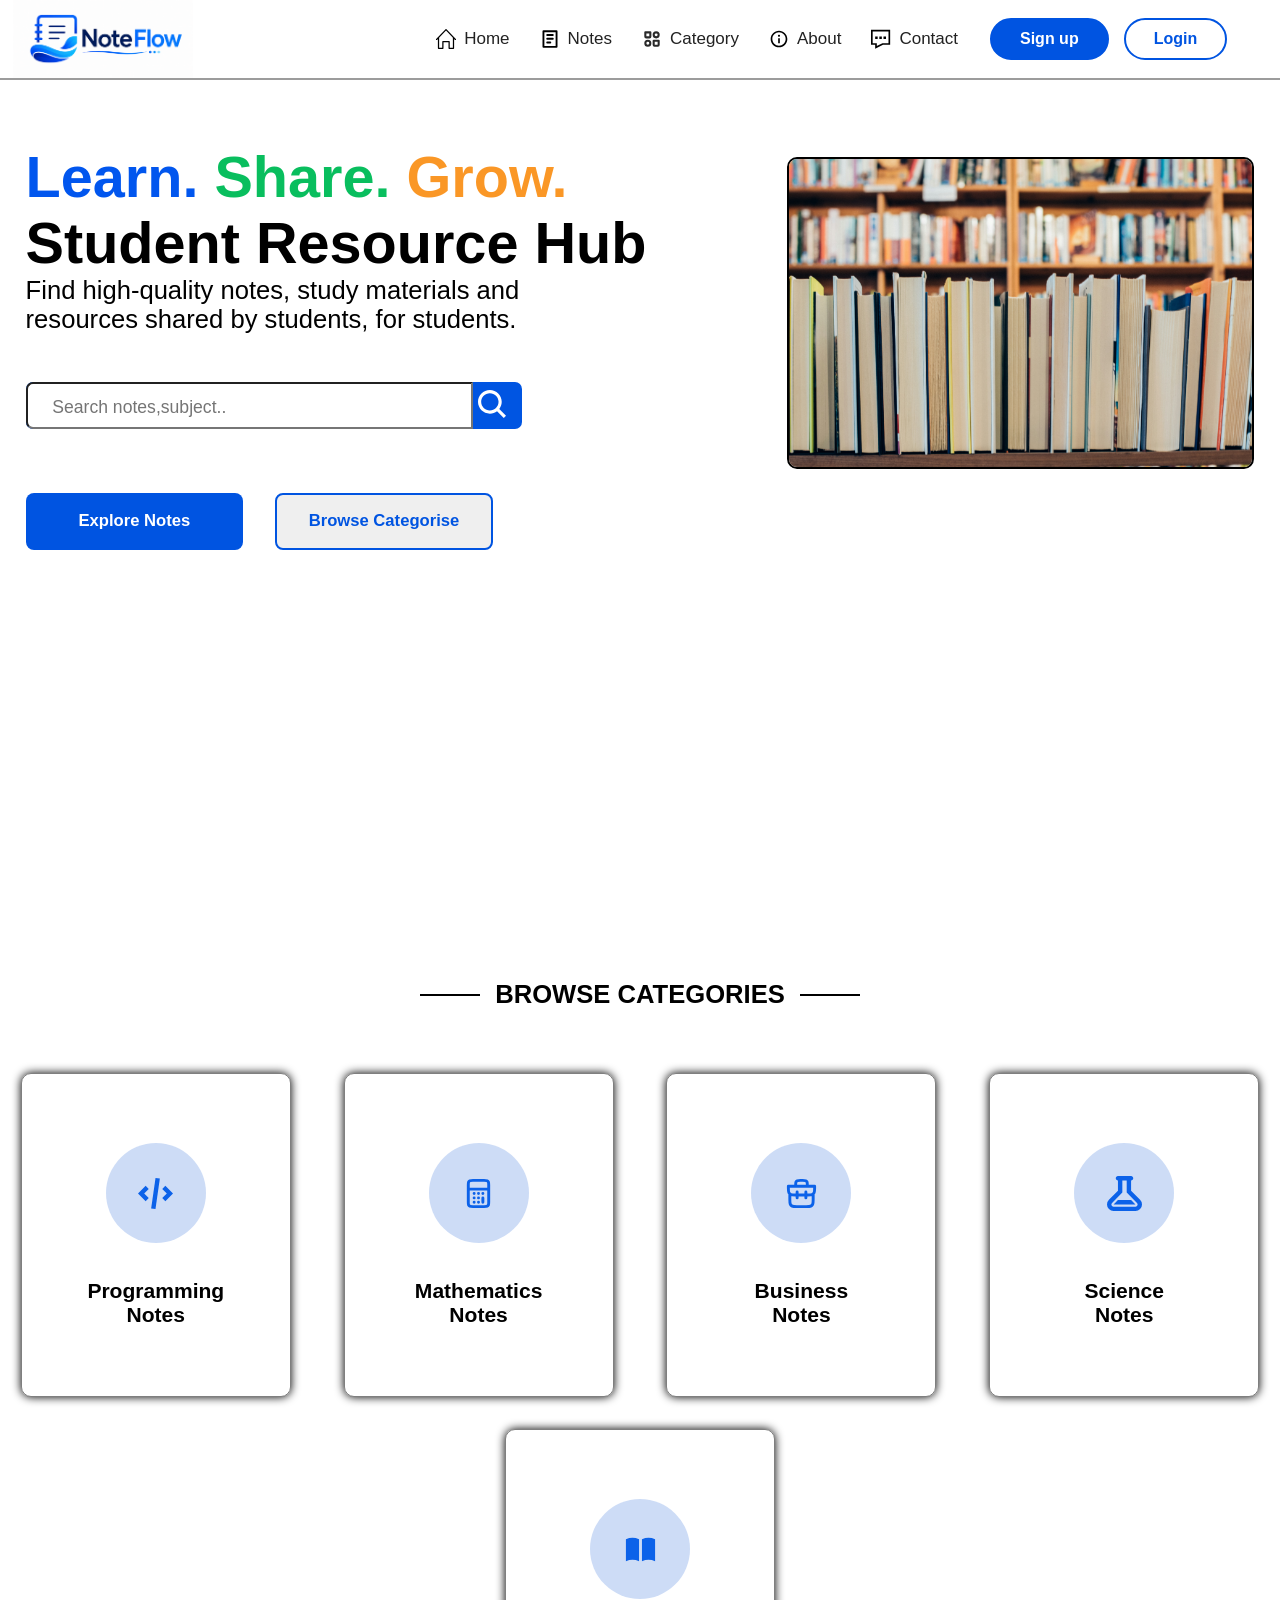
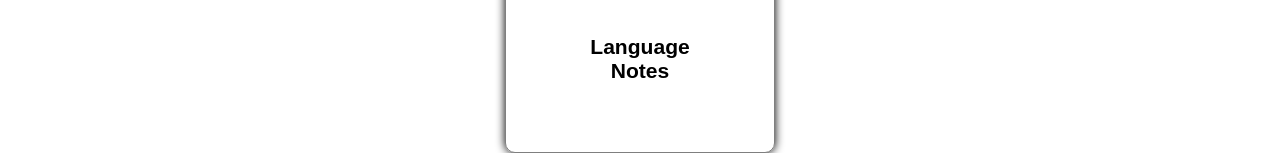
==== index.html @ f2cad76a "navigation bar error fix and make categories cards" ====
<!doctype html>
<html lang="en">
  <head>
    <meta charset="UTF-8" />
    <meta name="viewport" content="width=device-width, initial-scale=1.0" />
    <link rel="stylesheet" href="css/style.css" />
    <title>Note flow</title>
  </head>
  <body>
    <!--Navigation Bar-->
    <header>
      <div class="navbar">
        <div class="navbar-logo"><img src="images/logo.png" alt="Logo" /></div>
        <div class="navbar-links" id="navbar-links">
          <ul>
            <li>
              <a href="#"
                ><img src="images/icons/Home.svg" alt="Home-icon" />Home</a
              >
            </li>
            <li>
              <a href="#"
                ><img src="images/icons/Notes.svg" alt="Notes-icon" />Notes</a
              >
            </li>
            <li>
              <a href="#"
                ><img
                  src="images/icons/Category.svg"
                  alt="Category-icon"
                />Category</a
              >
            </li>
            <li>
              <a href="#"
                ><img src="images/icons/About.svg" alt="About-icon" />About</a
              >
            </li>
            <li>
              <a href="#"
                ><img
                  src="images/icons/Contact.svg"
                  alt="Contact-icon"
                />Contact</a
              >
            </li>
          </ul>
          <div class="navbar-buttons">
            <a href="#"><button id="signup">Sign up</button></a>
            <a href="#"><button id="login">Login</button></a>
          </div>
        </div>
        <div class="menu-icon">
          <img src="images/icons/Menu.svg" alt="menu" id="menu-icon" />
        </div>
      </div>
    </header>

    <!--Hero section-->
    <div class="hero">
      <div class="hero-main">
        <div class="hero-left">
          <h1 id="learn-text">
            <span id="ln-1">Learn.</span> <span id="ln-2">Share.</span>
            <span id="ln-3">Grow.</span>
          </h1>
          <h1 id="student-text">Student Resource Hub</h1>
          <p>
            Find high-quality notes, study materials and <br />
            resources shared by students, for students.
          </p>

          <div class="search-bar">
            <input type="text" placeholder="Search notes,subject.." />
            <img src="images/icons/Search.svg" alt="" id="search-icon" />
          </div>
          <div class="hero-buttons">
            <button class="btn note-btn">Explore Notes</button>
            <button class="btn browse-btn">Browse Categorise</button>
          </div>
        </div>
        <div class="hero-right">
          <img src="images/heroimage.jpg" alt="hero image" id="heroimg" />
        </div>
      </div>
    </div>

    <!--Categories section-->
    <div class="ctg">
      <div class="ctg-title"><h3>BROWSE CATEGORIES</h3></div>
      <div class="ctg-cards">

        <div class="ctg-card">
          <div class="card-img"><img src="images/card-icons/code-svgrepo-com.svg" alt=""></div>
          <h3>Programming <br> Notes</h3>
        </div>
        <div class="ctg-card">
          <div class="card-img"><img src="images/card-icons/calculator-svgrepo-com.svg" alt=""></div>
          <h3>Mathematics <br> Notes</h3>
        </div>
        <div class="ctg-card">
          <div class="card-img"><img src="images/card-icons/briefcase-alt-1-svgrepo-com.svg" alt=""></div>
          <h3>Business <br> Notes</h3>
        </div>
        <div class="ctg-card">
          <div class="card-img"><img src="images/card-icons/flask-svgrepo-com.svg" alt=""></div>
          <h3>Science <br> Notes</h3>
        </div>
        <div class="ctg-card">
          <div class="card-img"><img src="images/card-icons/book-open-svgrepo-com.svg" alt=""></div>
          <h3>Language <br> Notes</h3>
        </div>

      </div>
      
      </div>
    </div>

    <script src="js/script.js"></script>
    
  </body>
</html>
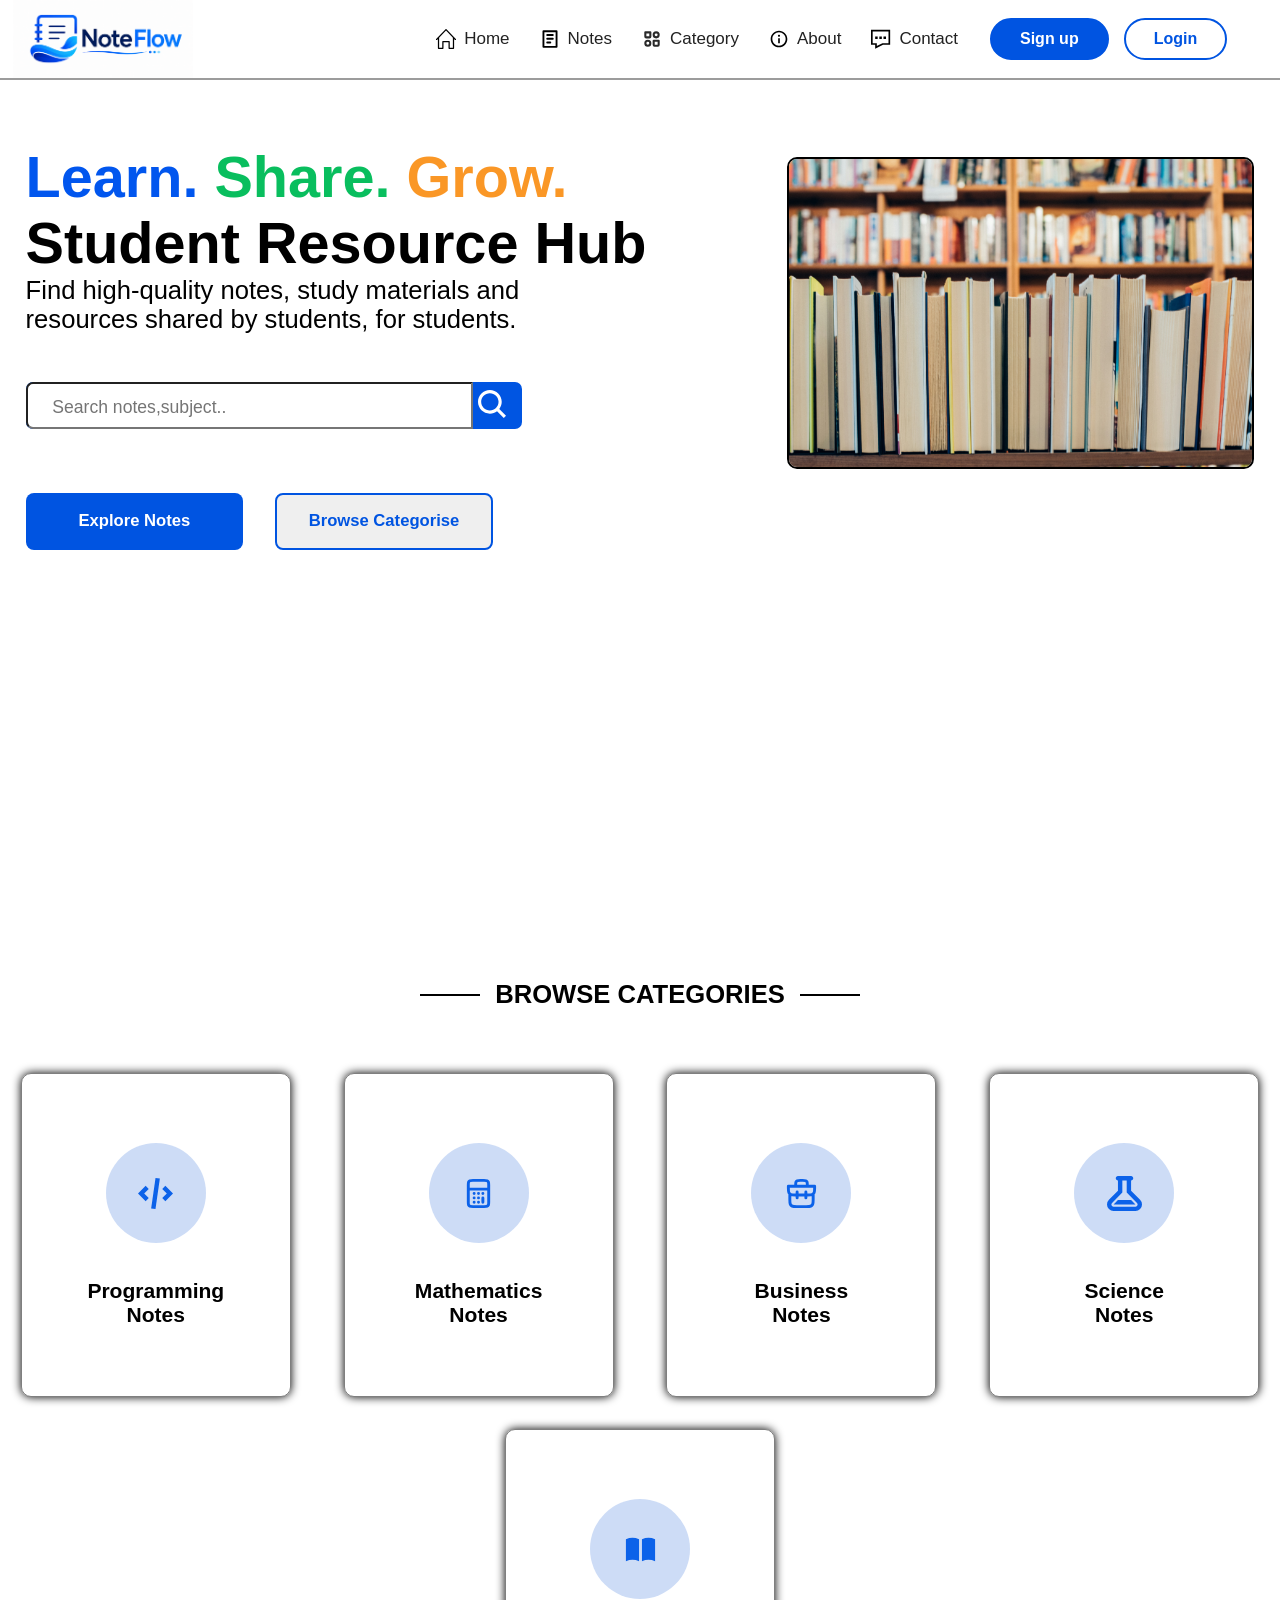
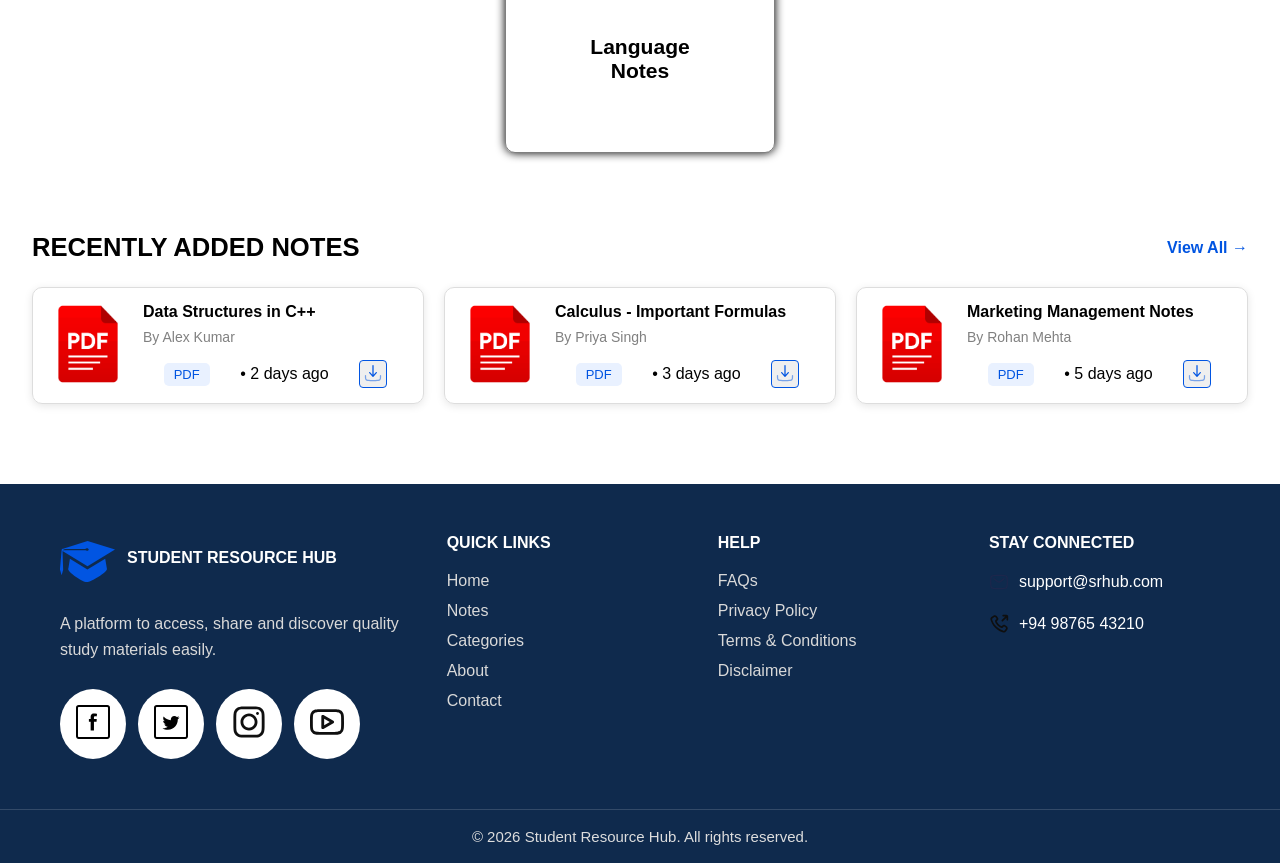
==== commit 48f71a69: "finish index.html page with responsive" ====
--- a/index.html
+++ b/index.html
@@ -116,6 +116,148 @@
       </div>
     </div>
 
+
+
+    <!--Recently notes-->
+    <section class="recent-notes">
+
+    <div class="recent-header">
+        <h2>RECENTLY ADDED NOTES</h2>
+        <a href="#">View All →</a>
+    </div>
+
+    <div class="recent-cards">
+
+        <div class="note-card">
+            <div class="note-img">
+                <img src="images/pdf.png" alt="">
+            </div>
+
+            <div class="note-content">
+                <h3>Data Structures in C++</h3>
+                <p>By Alex Kumar</p>
+
+                <div class="note-footer">
+                    <span class="pdf">PDF</span>
+                    <span>• 2 days ago</span>
+
+                    <button><img src="images/download.svg" alt="download"></button>
+                </div>
+            </div>
+        </div>
+
+        <div class="note-card">
+            <div class="note-img">
+                <img src="images/pdf.png" alt="">
+            </div>
+
+            <div class="note-content">
+                <h3>Calculus - Important Formulas</h3>
+                <p>By Priya Singh</p>
+
+                <div class="note-footer">
+                    <span class="pdf">PDF</span>
+                    <span>• 3 days ago</span>
+
+                    <button><img src="images/download.svg" alt="download"></button>
+                </div>
+            </div>
+        </div>
+
+        <div class="note-card">
+            <div class="note-img">
+                <img src="images/pdf.png" alt="">
+            </div>
+
+            <div class="note-content">
+                <h3>Marketing Management Notes</h3>
+                <p>By Rohan Mehta</p>
+
+                <div class="note-footer">
+                    <span class="pdf">PDF</span>
+                    <span>• 5 days ago</span>
+
+                    <button><img src="images/download.svg" alt="download"></button>
+                </div>
+            </div>
+        </div>
+
+    </div>
+
+</section>
+
+
+<footer class="footer">
+
+    <div class="footer-top">
+
+        <!-- Logo Section -->
+        <div class="footer-col logo-col">
+
+            <div class="footer-logo">
+                <img src="images/footer-icons/graduation.svg" alt="Logo">
+                <h3>STUDENT RESOURCE HUB</h3>
+            </div>
+
+            <p>
+                A platform to access, share and discover quality
+                study materials easily.
+            </p>
+
+            <div class="social-icons">
+                <a href="#"><img src="images/footer-icons/facebook-rounded-border-svgrepo-com.svg" alt=""></a>
+                <a href="#"><img src="images/footer-icons/twitter-rounded-border-svgrepo-com.svg" alt=""></a>
+                <a href="#"><img src="images/footer-icons/instagram-svgrepo-com.svg" alt=""></a>
+                <a href="#"><img src="images/footer-icons/youtube-svgrepo-com.svg" alt=""></a>
+            </div>
+
+        </div>
+
+        <!--  Links -->
+        <div class="footer-col">
+            <h3>QUICK LINKS</h3>
+
+            <a href="#">Home</a>
+            <a href="#">Notes</a>
+            <a href="#">Categories</a>
+            <a href="#">About</a>
+            <a href="#">Contact</a>
+        </div>
+
+        <!-- Help -->
+        <div class="footer-col">
+            <h3>HELP</h3>
+
+            <a href="#">FAQs</a>
+            <a href="#">Privacy Policy</a>
+            <a href="#">Terms & Conditions</a>
+            <a href="#">Disclaimer</a>
+        </div>
+
+        <!-- Contact -->
+        <div class="footer-col">
+            <h3>STAY CONNECTED</h3>
+
+            <div class="contact-item">
+                <img src="images/footer-icons/letter-svgrepo-com.svg" alt="">
+                <span>support@srhub.com</span>
+            </div>
+
+            <div class="contact-item">
+                <img src="images/footer-icons/call-out-svgrepo-com.svg" alt="">
+                <span>+94 98765 43210</span>
+            </div>
+
+        </div>
+
+    </div>
+
+    <div class="footer-bottom">
+        © 2026 Student Resource Hub. All rights reserved.
+    </div>
+
+</footer>
+
     <script src="js/script.js"></script>
     
   </body>
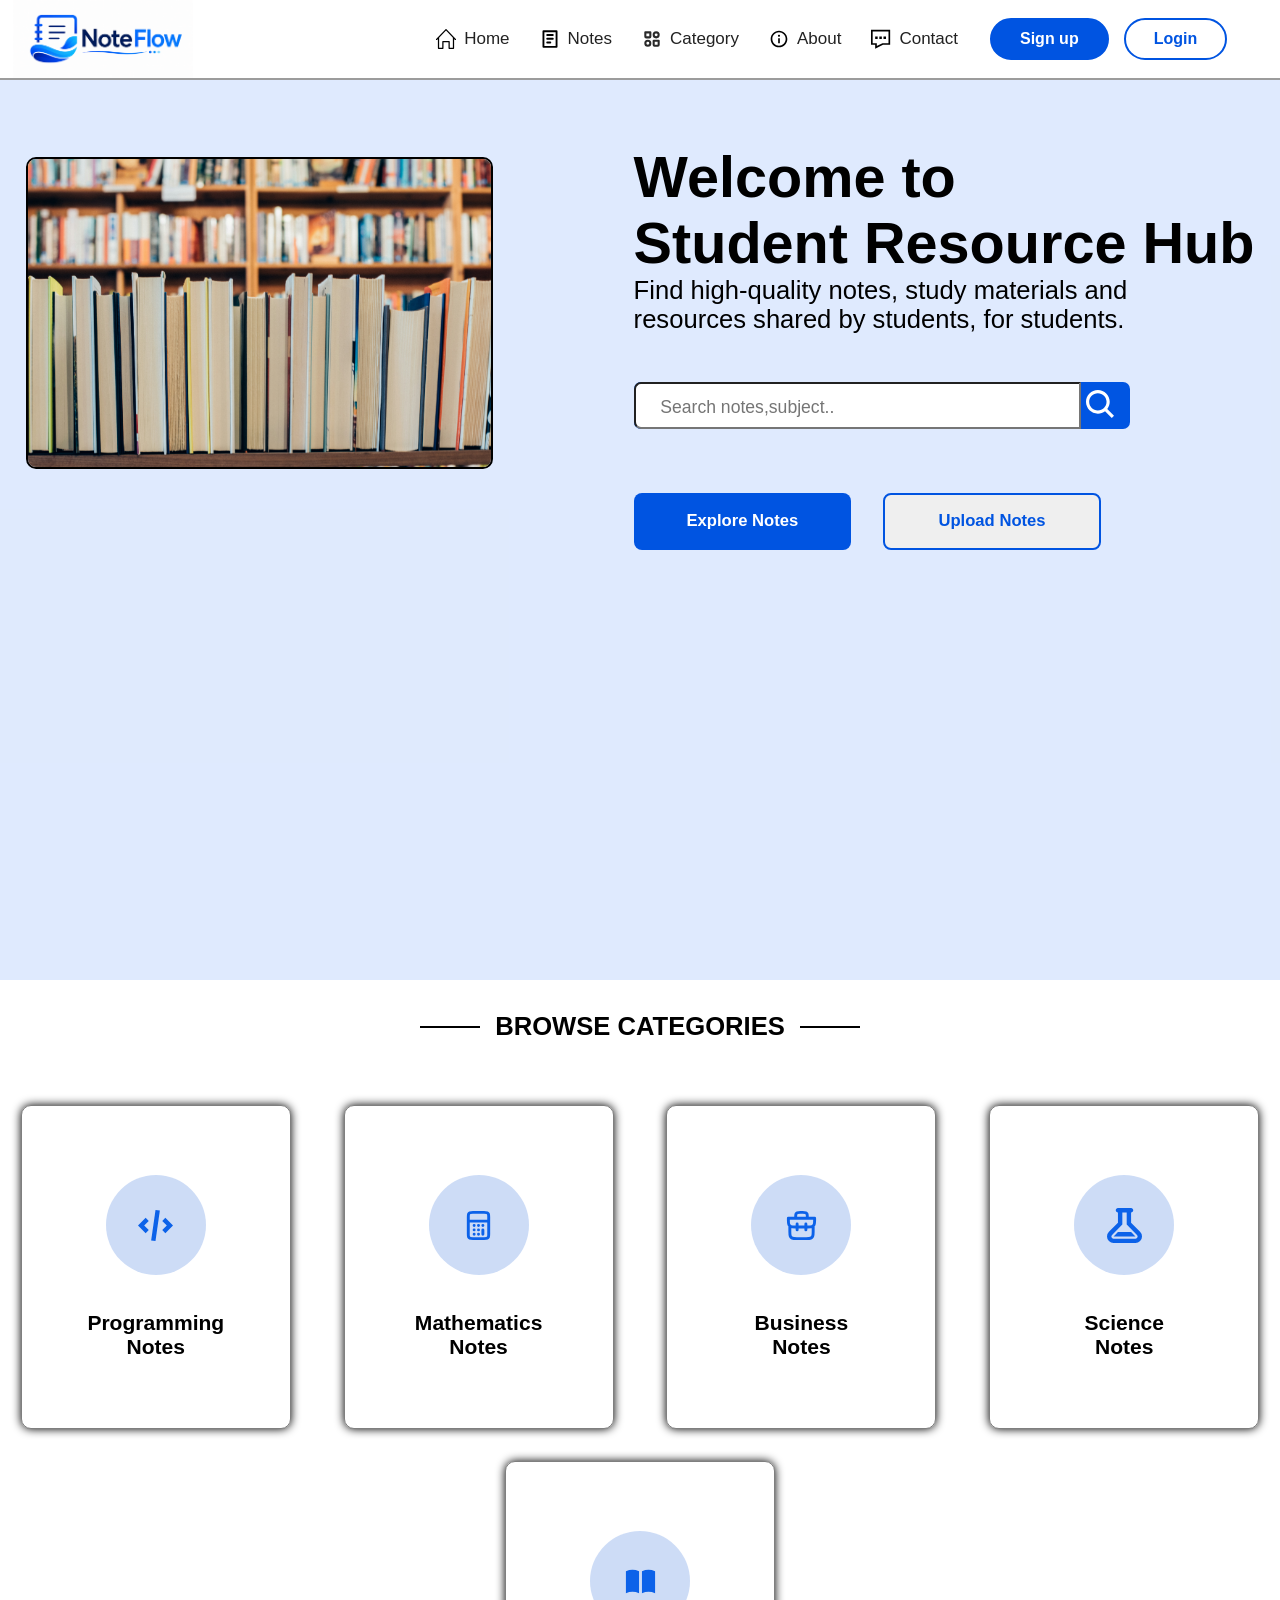
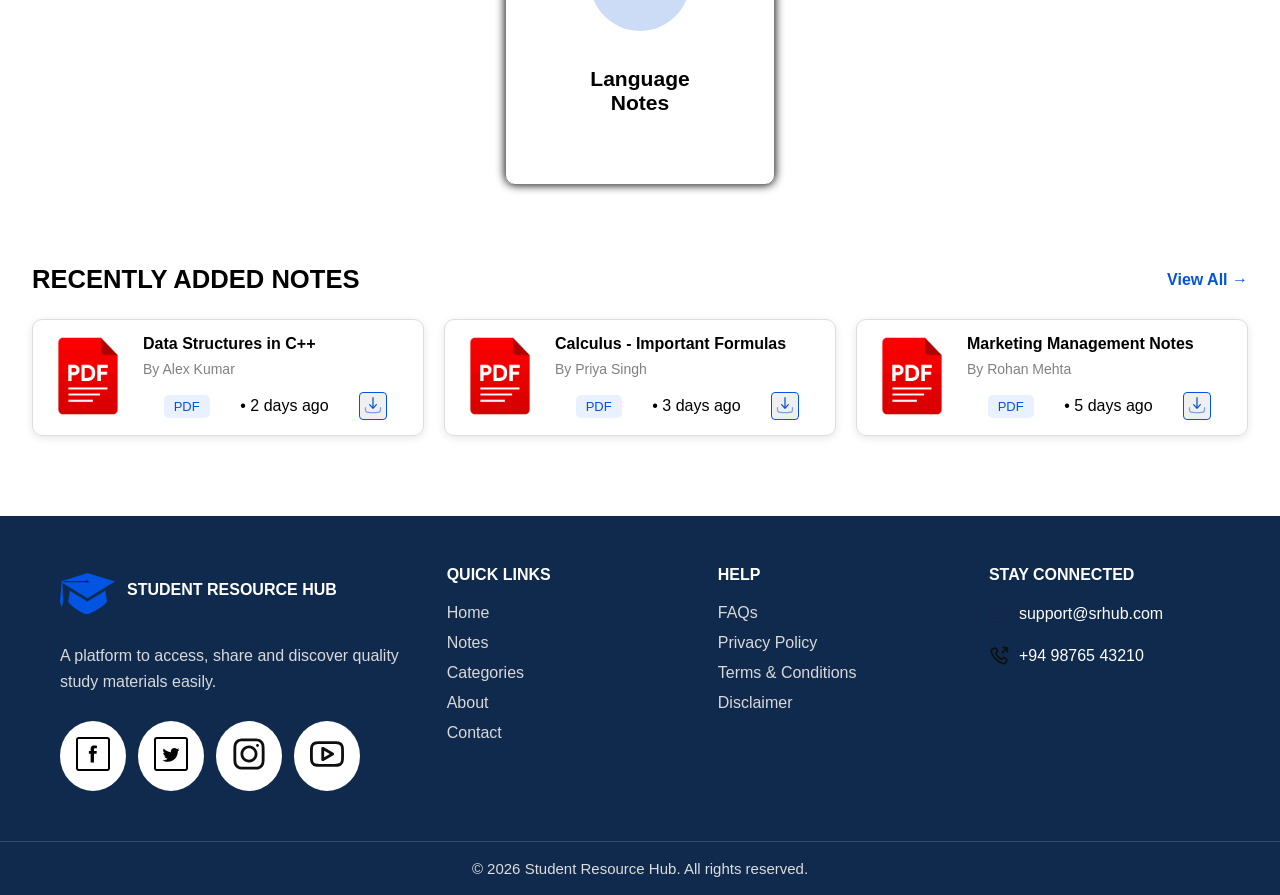
==== commit c03d6eaa: "changed some content and css in index.html" ====
--- a/index.html
+++ b/index.html
@@ -59,10 +59,12 @@
     <!--Hero section-->
     <div class="hero">
       <div class="hero-main">
+        <div class="hero-right">
+          <img src="images/heroimage.jpg" alt="hero image" id="heroimg" />
+        </div>
         <div class="hero-left">
           <h1 id="learn-text">
-            <span id="ln-1">Learn.</span> <span id="ln-2">Share.</span>
-            <span id="ln-3">Grow.</span>
+            Welcome to
           </h1>
           <h1 id="student-text">Student Resource Hub</h1>
           <p>
@@ -76,12 +78,10 @@
           </div>
           <div class="hero-buttons">
             <button class="btn note-btn">Explore Notes</button>
-            <button class="btn browse-btn">Browse Categorise</button>
+            <button class="btn browse-btn">Upload Notes</button>
           </div>
         </div>
-        <div class="hero-right">
-          <img src="images/heroimage.jpg" alt="hero image" id="heroimg" />
-        </div>
+        
       </div>
     </div>
 
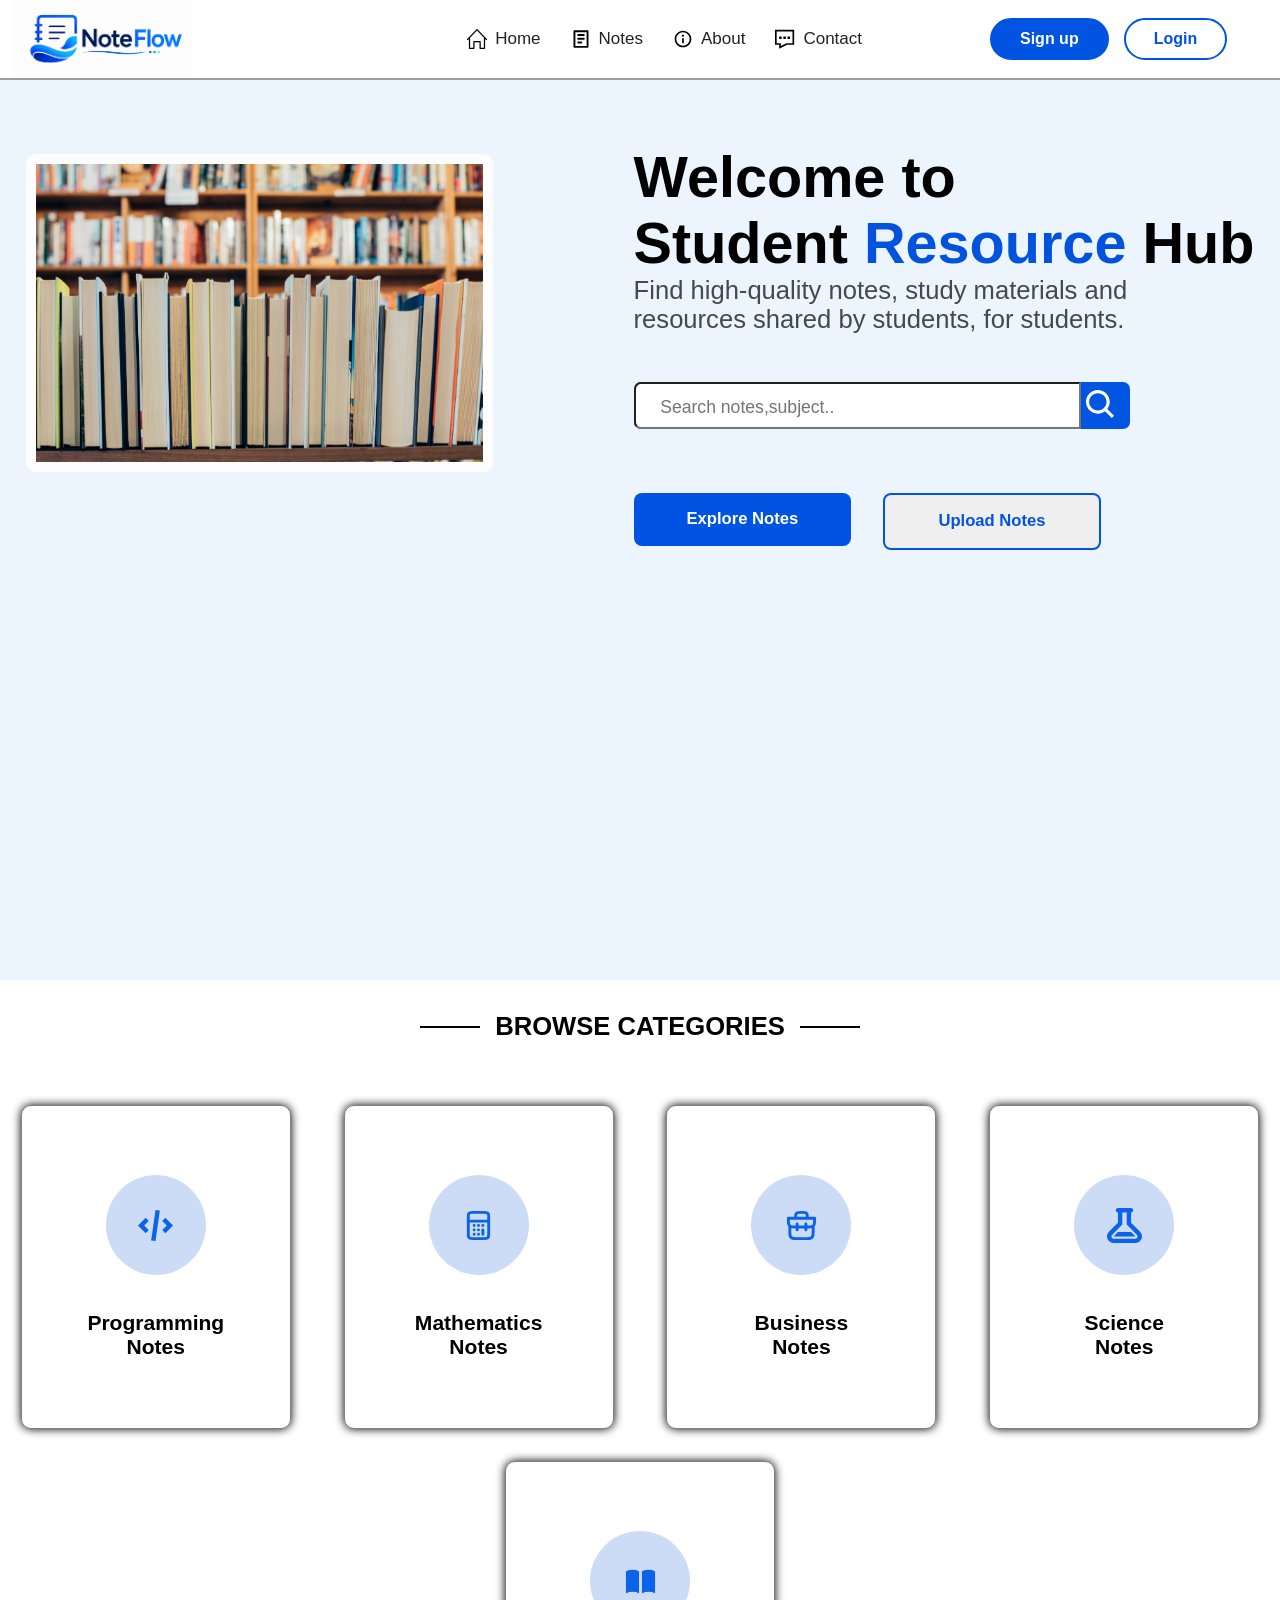
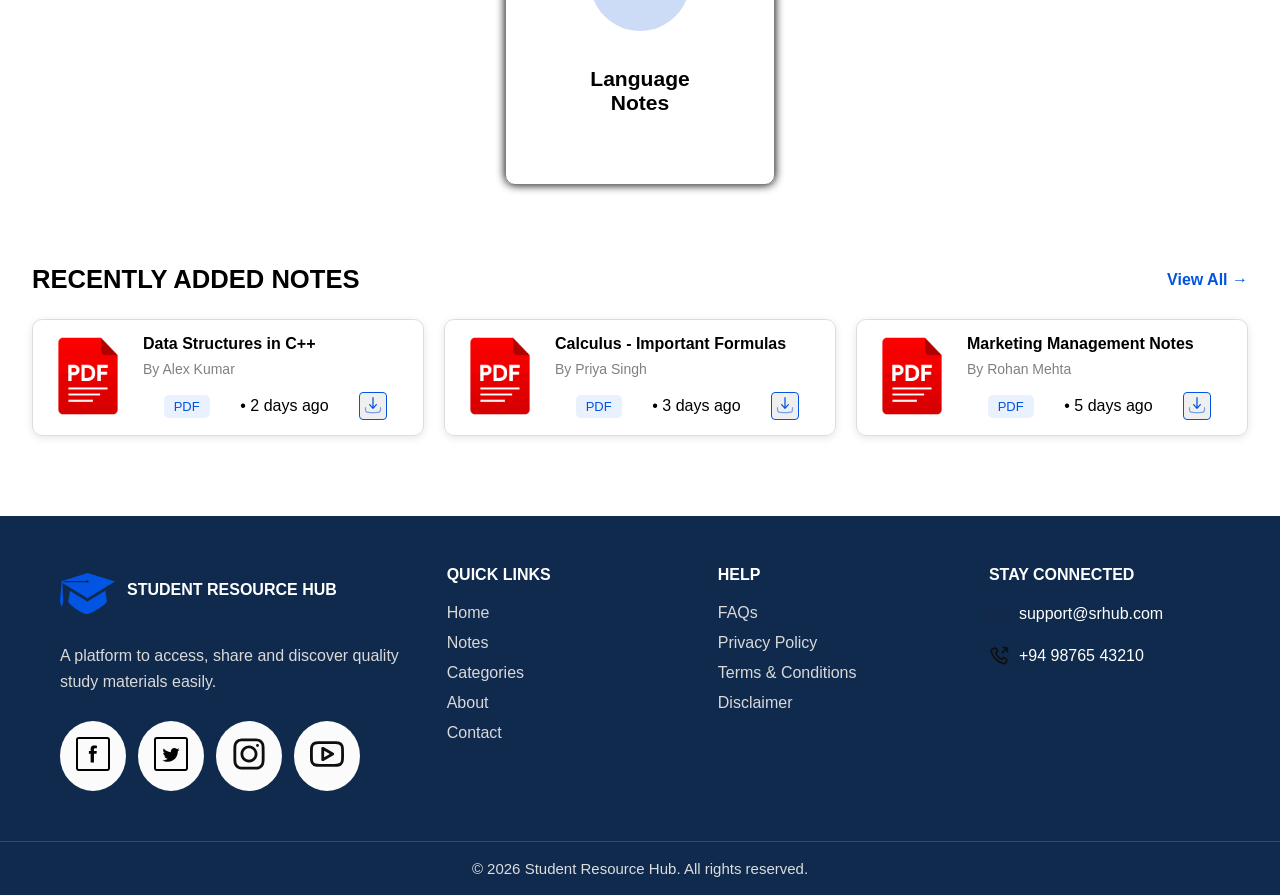
==== commit ce3e00e2: "make filter.html and upload.html" ====
--- a/index.html
+++ b/index.html
@@ -7,6 +7,7 @@
     <title>Note flow</title>
   </head>
   <body>
+
     <!--Navigation Bar-->
     <header>
       <div class="navbar">
@@ -14,23 +15,16 @@
         <div class="navbar-links" id="navbar-links">
           <ul>
             <li>
-              <a href="#"
+              <a href="index.html"
                 ><img src="images/icons/Home.svg" alt="Home-icon" />Home</a
               >
             </li>
             <li>
-              <a href="#"
+              <a href="includes/filter.html"
                 ><img src="images/icons/Notes.svg" alt="Notes-icon" />Notes</a
               >
             </li>
-            <li>
-              <a href="#"
-                ><img
-                  src="images/icons/Category.svg"
-                  alt="Category-icon"
-                />Category</a
-              >
-            </li>
+            
             <li>
               <a href="#"
                 ><img src="images/icons/About.svg" alt="About-icon" />About</a
@@ -56,6 +50,7 @@
       </div>
     </header>
 
+
     <!--Hero section-->
     <div class="hero">
       <div class="hero-main">
@@ -66,7 +61,7 @@
           <h1 id="learn-text">
             Welcome to
           </h1>
-          <h1 id="student-text">Student Resource Hub</h1>
+          <h1 id="student-text">Student <span style="color:#0152DD;">Resource</span> Hub</h1>
           <p>
             Find high-quality notes, study materials and <br />
             resources shared by students, for students.
@@ -77,13 +72,14 @@
             <img src="images/icons/Search.svg" alt="" id="search-icon" />
           </div>
           <div class="hero-buttons">
-            <button class="btn note-btn">Explore Notes</button>
-            <button class="btn browse-btn">Upload Notes</button>
+            <a href="includes/filter.html"><button class="btn note-btn">Explore Notes</button></a>
+            <a href="includes/upload.html"><button class="btn browse-btn">Upload Notes</button></a>
           </div>
         </div>
         
       </div>
     </div>
+
 
     <!--Categories section-->
     <div class="ctg">
@@ -258,6 +254,7 @@
 
 </footer>
 
+<!-- javascript connect-->
     <script src="js/script.js"></script>
     
   </body>
--- a/css/style.css
+++ b/css/style.css
@@ -0,0 +1,728 @@
+
+
+* {
+  margin: 0;
+  padding: 0;
+  box-sizing: border-box;
+  font-family: sans-serif;
+}
+
+/*  navigation bar css */ 
+
+.navbar {
+  width: 100%;
+  height: 80px;
+  padding: 0 1%;
+  display: flex;
+  align-items: center;
+  justify-content: space-between;
+  position: relative;
+  z-index: 1000;
+  border-bottom: 2px solid rgba(0, 0, 0, 0.39);
+}
+
+.navbar-logo img {
+  width: clamp(140px, 15vw, 180px);
+  display: block;
+}
+
+.navbar-links {
+  flex: 1;
+  display: flex;
+  gap: 8em;
+  justify-content: flex-end;
+  margin-right: 40px;
+}
+
+.navbar-links ul {
+  display: flex;
+  align-items: center;
+  list-style: none;
+  gap: 30px;
+}
+
+.navbar-links a {
+  display: flex;
+  align-items: center;
+  gap: 8px;
+  text-decoration: none;
+  color: #222;
+  font-size: 17px;
+  font-weight: 500;
+}
+
+.navbar-links a:hover {
+  color: #0054e1;
+}
+
+.navbar-links img {
+  width: 20px;
+  height: 20px;
+}
+
+.navbar-buttons {
+  display: flex;
+  align-items: center;
+  gap: 15px;
+  flex-shrink: 0;
+}
+
+.navbar-buttons button {
+  padding: 10px 28px;
+  border-radius: 50px;
+  font-size: 16px;
+  font-weight: 600;
+  cursor: pointer;
+  transition: 0.3s;
+}
+
+#signup {
+  background: #0054e1;
+  color: white;
+  border: 2px solid #0054e1;
+}
+
+#signup:hover {
+  background: #0043b4;
+}
+
+#login {
+  background: white;
+  color: #0054e1;
+  border: 2px solid #0054e1;
+}
+
+#login:hover {
+  background: #0054e1;
+  color: white;
+}
+
+.menu-icon img {
+  width: 3em;
+  display: none;
+}
+
+/*  Tablet responsive */
+
+@media (max-width: 992px) {
+  .navbar {
+    padding: 0 1em;
+    gap: 1em;
+  }
+
+  .navbar-links {
+    position: relative;
+    left: 28px;
+  }
+
+  .navbar-links ul {
+    gap: 15px;
+  }
+
+  .navbar-links a {
+    font-size: 1rem;
+  }
+
+  .navbar-buttons button {
+    padding: 9px 20px;
+    font-size: 0.9rem;
+  }
+}
+
+/*  Mobile responsive */
+
+@media (max-width: 768px) {
+  .navbar-links {
+    display: none;
+    background-color: #d3d9e4;
+    flex-direction: column;
+    justify-content: center;
+    align-items: center;
+    gap: 3em;
+    position: fixed;
+    top: 80px;
+    width: 100%;
+    height: calc(100vh - 80px);
+    padding: 2em;
+    
+    
+    left: 0;
+  }
+
+  .navbar-links ul {
+    display: flex;
+    flex-direction: column;
+    justify-content: center;
+    align-items: center;
+    gap: 2em;
+  }
+
+  .navbar-links a {
+    font-size: clamp(15px, 5vw, 2em);
+  }
+
+  .navbar-buttons {
+    flex-direction: column;
+    justify-content: start;
+    align-items: center;
+    margin-top: 2em;
+  }
+
+  .navbar-buttons button {
+    padding: 0.8em 2em;
+    border-radius: 50px;
+    font-size: 16px;
+    font-weight: 600;
+    cursor: pointer;
+    transition: 0.3s;
+    white-space: nowrap;
+  }
+
+  #login {
+    padding: 0.8em 2.4em;
+  }
+  .menu-icon img {
+    display: block;
+  }
+}
+
+
+
+
+
+/*  Hero section */
+
+.hero{
+    width: 100%;
+    min-height: 100vh;
+    background-color: #ECF4FE;
+}
+
+.hero-main{
+    display: flex;
+    justify-content: space-between;
+    align-items: center;
+    gap: 3em;
+    padding: 2em 2%;
+}
+
+.hero-right {
+  width: 38%;
+}
+.hero-left {
+  position: relative;
+  top: 2em;
+}
+
+#search-icon {
+  width: 20px;
+  height: 20px;
+}
+
+#heroimg {
+  width: 30em;
+  height: 20em;
+  object-fit: cover;
+}
+
+#learn-text {
+  font-size: clamp(2.2rem, 4.5vw, 4.5rem);
+}
+#ln-1 {
+  color: #0156ee;
+}
+#ln-2 {
+  color: #09be5e;
+}
+#ln-3 {
+  color: #fa9726;
+}
+#student-text {
+  font-size: clamp(2.2rem, 4.5vw, 4.6rem);
+}
+
+.hero-left p {
+  font-size: clamp(1rem, 2vw, 2rem);
+  opacity: 0.7;
+}
+
+.search-bar {
+  background-color: #0055e2;
+  width: 80%;
+  position: relative;
+  margin-top: 3em;
+  border-radius: 7px;
+}
+
+.search-bar input {
+  width: 90%;
+  height: 3.5em;
+  border-radius: 7px 0 0 7px;
+}
+
+.search-bar input::placeholder {
+  font-size: clamp(1rem, 2vw, 1.1rem);
+  position: relative;
+  left: 1.4em;
+  top: 3px;
+}
+
+#search-icon {
+  position: absolute;
+  left: auto;
+  right: 16px;
+  top: 8px;
+
+  width: 28px;
+  height: 28px;
+}
+
+.hero-buttons {
+  margin-top: 4em;
+  display: flex;
+  gap: 2em;
+}
+
+.btn {
+  width: clamp(8em, 17vw, 14em);
+  padding: 1em;
+  font-size: clamp(0.7rem, 1.3vw, 1.1rem);
+  font-weight: 600;
+  border-radius: 8px;
+}
+.note-btn {
+  background-color: #0054e1;
+  color: white;
+  border: none;
+  transition: 0.3s ease;
+}
+.note-btn:hover {
+  border: 2px solid #0054e1;
+  color: #0054e1;
+  background-color: white;
+}
+.browse-btn {
+  border: 2px solid #0054e1;
+  color: #0054e1;
+  transition: 0.3s ease;
+  white-space: nowrap;
+}
+.browse-btn:hover {
+  background-color: #0054e1;
+  color: white;
+}
+
+#heroimg {
+  border-radius: 10px;
+  border: 10px solid rgb(253, 253, 253);
+  width: 100%;
+  height: auto;
+  position: relative;
+}
+
+/*hero tablet responsive */
+
+@media (max-width: 992px) {
+  #search-icon {
+    position: absolute;
+    left: auto;
+    right: 16px;
+    top: 8px;
+    width: 25px;
+    height: 25px;
+  }
+  .search-bar input {
+    width: 85%;
+    height: 3.2em;
+    border-radius: 7px 0 0 7px;
+  }
+}
+
+/* Hero mobile responsive */
+
+@media (max-width: 768px) {
+  
+ 
+  .hero-main {
+    flex-direction: column-reverse;
+  }
+  .hero-right {
+    width: 95%;
+  }
+  #heroimg {
+    border-radius: 10px;
+    border: 2px solid black;
+    width: 100%;
+    height: auto;
+    display: block;
+    object-fit: fill;
+  }
+  #learn-text {
+    font-size: clamp(1.2rem, 8.5vw, 4.5rem);
+  }
+  #student-text {
+    font-size: clamp(2.2rem, 8.5vw, 4.6rem);
+  }
+  .hero-left p {
+    font-size: clamp(0.5=7rem, 1vw, 2rem);
+  }
+  .hero-buttons {
+    flex-direction: column;
+    justify-content: center;
+    align-items: center;
+  }
+  .btn {
+    width: 100%;
+    font-size: clamp(1.2rem, 1.3vw, 1.1rem);
+    font-weight: 600;
+    border-radius: 8px;
+    padding: 0.7em;
+  }
+  .search-bar{
+    width: 100%;
+    margin-top: 1.5em;
+  }
+  .hero-left{
+    top: 0;
+  }
+  .hero-buttons{
+    margin-top: 1.5em;
+    gap: 1em;
+  }
+}
+
+
+/* categorie section css */
+
+.ctg{
+  display: flex;
+  flex-direction: column;
+  justify-content: center;
+  align-items: center;
+  gap: 4em;
+  margin-top: 2em;
+}
+
+.ctg-title h3{
+  display: flex;
+  align-items: center;
+  justify-content: center;
+  gap: 15px;
+  font-size: clamp(1rem , 2vw , 3rem);
+  
+  
+}
+.ctg-title h3::before,
+.ctg-title h3::after{
+  content: "";
+  width: 60px;
+  height: 2px;
+  background: black;
+}
+.ctg-cards{
+  display: flex;
+  justify-content: space-evenly;
+  align-items: center;
+  flex-wrap: wrap;
+  gap: 2em;
+}
+
+
+.ctg-card{
+  width: 15em;
+  height: 18em;
+  border: 1px solid rgba(0, 0, 0, 0.5);
+  display: flex;
+  flex-direction: column;
+  justify-content: center;
+  align-items: center;
+  gap: 2em;
+  border-radius: 10px;
+  box-shadow: 0 0  10px black;
+  text-align: center;
+  transition: all 0.3s ease;
+  font-size: clamp(15px , 2vw , 18px);
+}
+
+.ctg-card:hover{
+  width: 16em;
+  height: 19em;
+  
+}
+
+.card-img{
+  background-color: #7ba3e761;
+  width: 100px;
+  height: 100px;
+  border-radius: 50%;
+  display: flex;
+  justify-content: center;
+  align-items: center;
+}
+
+.card-img img{
+  width: 35px;
+  height: 35px;
+}
+
+
+.recent-notes{
+    width: 95%;
+    max-width: 100%;
+    margin: 80px auto;
+}
+
+
+
+/* Recent notes section */
+
+.recent-header{
+    display: flex;
+    justify-content: space-between;
+    align-items: center;
+    margin-bottom: 25px;
+}
+
+.recent-header h2{
+    font-size: clamp(1.2rem,2vw,2rem);
+}
+
+.recent-header a{
+    text-decoration: none;
+    color: #0054e1;
+    font-weight: 600;
+}
+
+/* Cards */
+
+.recent-cards{
+    display: flex;
+    justify-content: space-between;
+    gap: 20px;
+    flex-wrap: wrap;
+}
+
+.note-card{
+    flex: 1 1 340px;
+    display: flex;
+    align-items: center;
+    gap: 15px;
+
+    padding: 15px;
+
+    border: 1px solid #ddd;
+    border-radius: 10px;
+
+    box-shadow: 0 2px 8px rgba(0,0,0,.1);
+
+    transition: .3s;
+}
+
+.note-card:hover{
+    transform: translateY(-5px);
+}
+
+.note-img img{
+    width: 80px;
+    height: 80px;
+    object-fit: cover;
+    border-radius: 8px;
+}
+
+.note-content{
+    flex: 1;
+}
+
+.note-content h3{
+    font-size: 16px;
+    margin-bottom: 8px;
+}
+
+.note-content p{
+    color: gray;
+    font-size: 14px;
+    margin-bottom: 15px;
+}
+
+.note-footer{
+    display: flex;
+    align-items: center;
+    gap: 10px;
+    justify-content: space-evenly;
+}
+
+.pdf{
+    background: #e9f1ff;
+    color: #0054e1;
+    padding: 4px 10px;
+    border-radius: 5px;
+    font-size: 13px;
+}
+
+.note-footer button{
+    width: 28px;
+    height: 28px;
+    border: 1px solid #0155E2;
+    border-radius: 4px;
+}
+.note-footer button img{
+  width: 20px;
+}
+
+
+
+/* Footer section */
+
+.footer{
+    width:100%;
+    background:#0f2a4d;
+    color:#fff;
+    margin-top:80px;
+}
+
+/* Top */
+
+.footer-top{
+    max-width:1200px;
+    margin:auto;
+    padding:50px 20px;
+
+    display:flex;
+    justify-content:space-between;
+    gap:40px;
+    flex-wrap:wrap;
+}
+
+.footer-col{
+    display:flex;
+    flex-direction:column;
+    gap:12px;
+
+    flex:1;
+    min-width:180px;
+}
+
+.logo-col{
+    flex:1.5;
+}
+
+/* Logo */
+
+.footer-logo{
+    display:flex;
+    align-items:center;
+    gap:12px;
+    margin-bottom:10px;
+}
+
+.footer-logo img{
+    width:55px;
+}
+
+.footer-logo h3{
+    font-size:18px;
+}
+
+.footer-col p{
+    color:#d9d9d9;
+    line-height:1.6;
+}
+
+/* Links */
+
+.footer-col h3{
+    font-size:16px;
+    margin-bottom:8px;
+}
+
+.footer-col a{
+    text-decoration:none;
+    color:#d9d9d9;
+    transition:.3s;
+}
+
+.footer-col a:hover{
+    color:#4ea3ff;
+}
+
+/* Social */
+
+.social-icons{
+    display:flex;
+    gap:12px;
+    margin-top:15px;
+}
+
+.social-icons img{
+    width:34px;
+    height:34px;
+}
+
+/* Contact */
+
+.contact-item{
+    display:flex;
+    align-items:center;
+    gap:10px;
+    margin-bottom:10px;
+}
+
+.contact-item img{
+    width:20px;
+    height:20px;
+}
+
+/* Bottom */
+
+.footer-bottom{
+    border-top:1px solid rgba(255,255,255,.15);
+    text-align:center;
+    padding:18px;
+    font-size:15px;
+    color:#ddd;
+}
+
+.social-icons a{
+  padding: 1em;
+  background-color: rgb(252, 251, 251);
+  border-radius: 50%;
+}
+
+
+
+/* mobile responsive */
+
+@media (max-width:768px){
+
+    .footer-top{
+        flex-direction:column;
+        gap:35px;
+    }
+
+    .footer-col{
+        width:100%;
+    }
+
+    .footer-logo{
+        justify-content:center;
+    }
+
+    .logo-col{
+        text-align:center;
+    }
+
+    .social-icons{
+        justify-content:center;
+    }
+
+    .footer-col h3{
+        margin-bottom:10px;
+    }
+
+    .contact-item{
+        justify-content:center;
+    }
+
+}
+
+
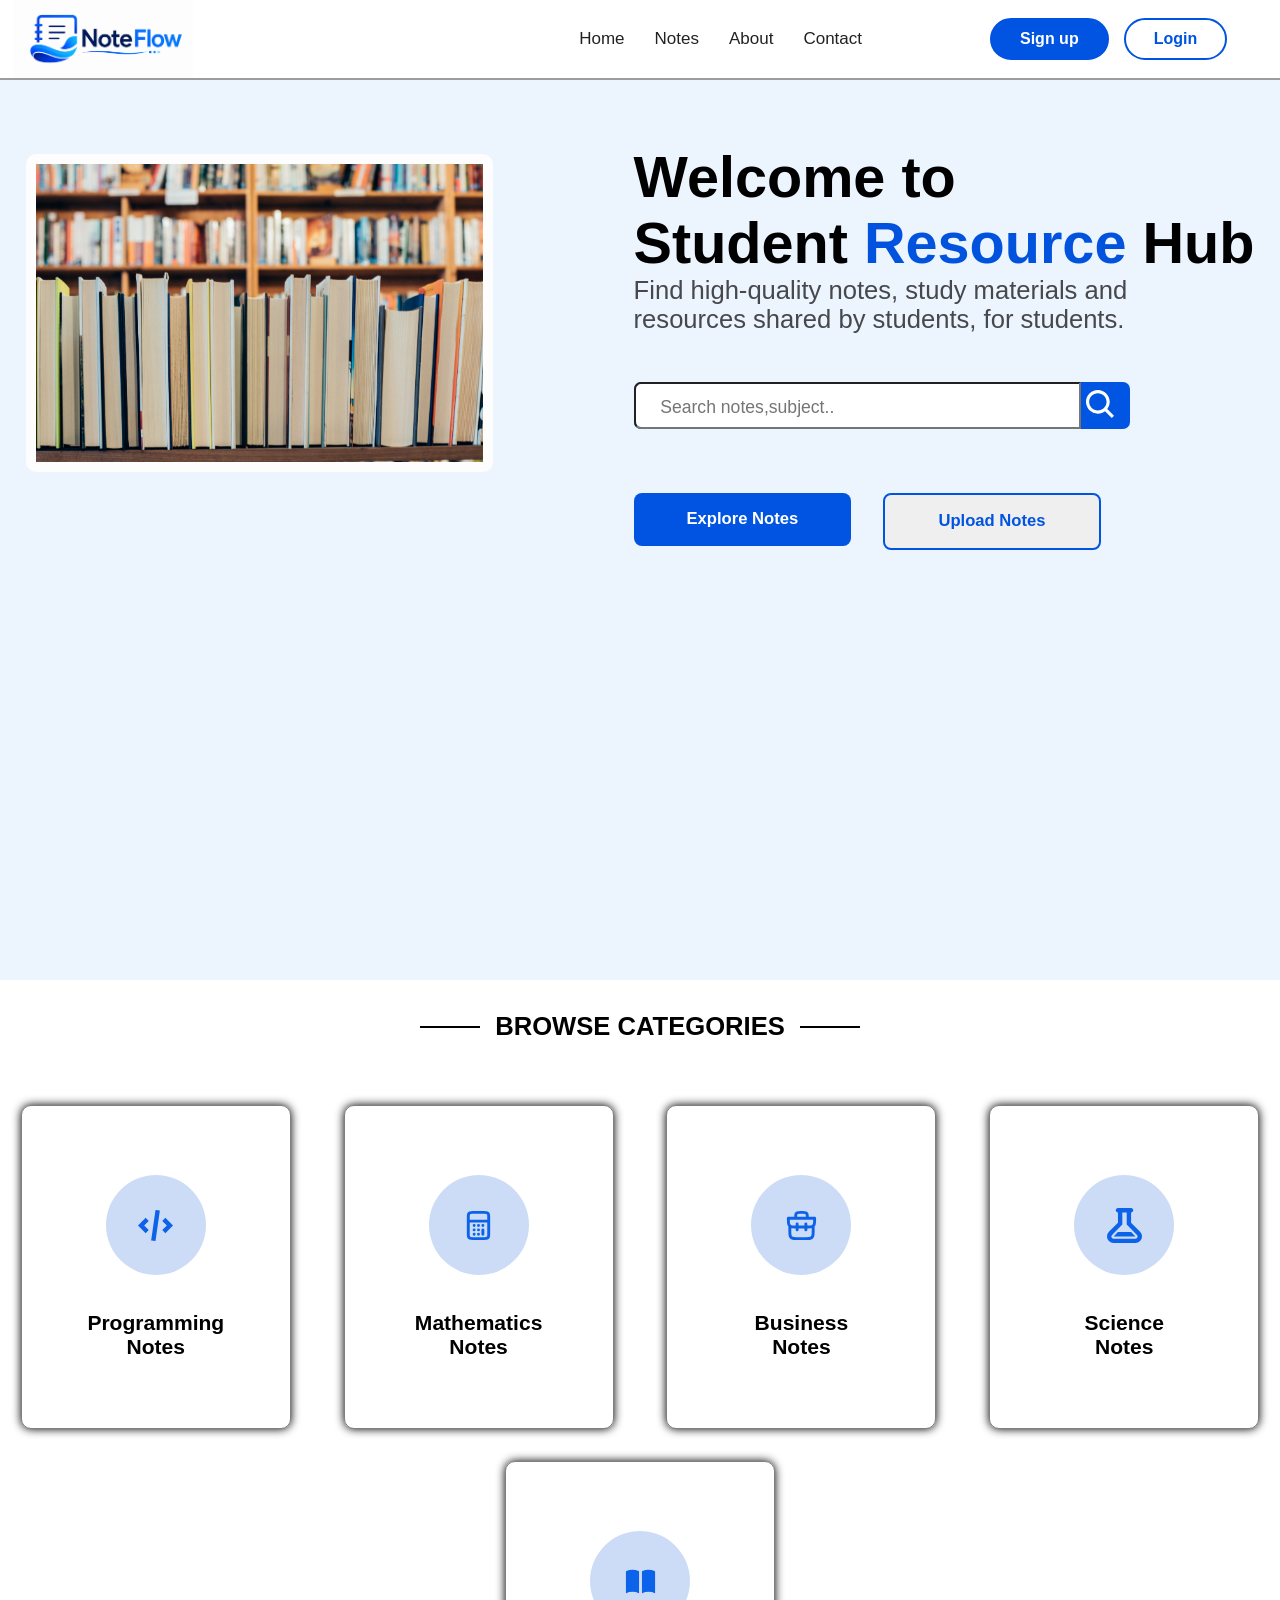
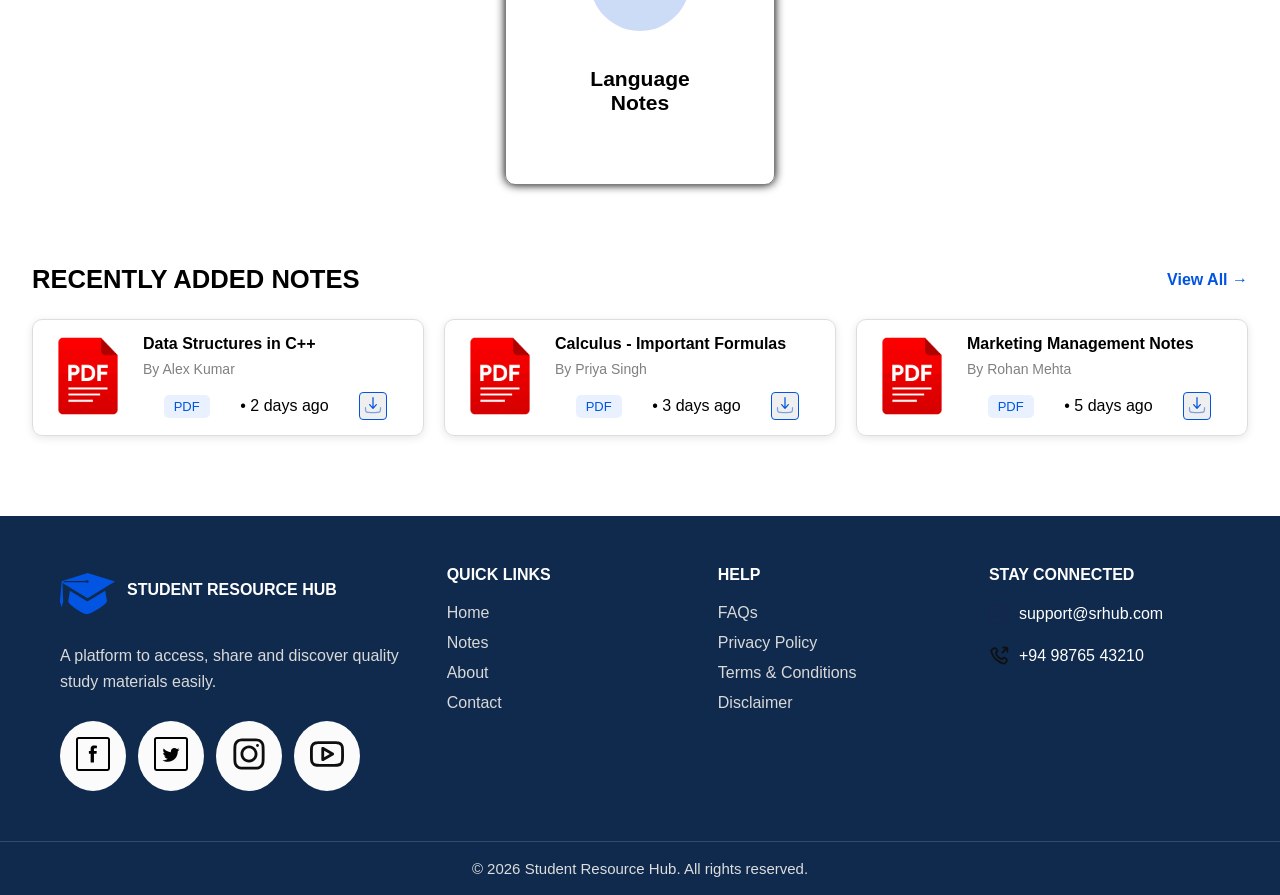
==== commit 9a776720: "fix css bugs" ====
--- a/index.html
+++ b/index.html
@@ -3,12 +3,15 @@
   <head>
     <meta charset="UTF-8" />
     <meta name="viewport" content="width=device-width, initial-scale=1.0" />
-    <link rel="stylesheet" href="css/style.css" />
+    <link rel="stylesheet" href="css/style.css" >
+    <link rel="stylesheet" href="css/navbar.css">
+    <link rel="stylesheet" href="css/footer.css">
     <title>Note flow</title>
   </head>
   <body>
 
     <!--Navigation Bar-->
+
     <header>
       <div class="navbar">
         <div class="navbar-logo"><img src="images/logo.png" alt="Logo" /></div>
@@ -16,26 +19,23 @@
           <ul>
             <li>
               <a href="index.html"
-                ><img src="images/icons/Home.svg" alt="Home-icon" />Home</a
+                >Home</a
               >
             </li>
             <li>
               <a href="includes/filter.html"
-                ><img src="images/icons/Notes.svg" alt="Notes-icon" />Notes</a
+                >Notes</a
               >
             </li>
             
             <li>
               <a href="#"
-                ><img src="images/icons/About.svg" alt="About-icon" />About</a
+                >About</a
               >
             </li>
             <li>
               <a href="#"
-                ><img
-                  src="images/icons/Contact.svg"
-                  alt="Contact-icon"
-                />Contact</a
+                >Contact</a
               >
             </li>
           </ul>
@@ -215,7 +215,6 @@
 
             <a href="#">Home</a>
             <a href="#">Notes</a>
-            <a href="#">Categories</a>
             <a href="#">About</a>
             <a href="#">Contact</a>
         </div>
--- a/css/style.css
+++ b/css/style.css
@@ -1,4 +1,3 @@
-
 
 * {
   margin: 0;
@@ -6,188 +5,6 @@
   box-sizing: border-box;
   font-family: sans-serif;
 }
-
-/*  navigation bar css */ 
-
-.navbar {
-  width: 100%;
-  height: 80px;
-  padding: 0 1%;
-  display: flex;
-  align-items: center;
-  justify-content: space-between;
-  position: relative;
-  z-index: 1000;
-  border-bottom: 2px solid rgba(0, 0, 0, 0.39);
-}
-
-.navbar-logo img {
-  width: clamp(140px, 15vw, 180px);
-  display: block;
-}
-
-.navbar-links {
-  flex: 1;
-  display: flex;
-  gap: 8em;
-  justify-content: flex-end;
-  margin-right: 40px;
-}
-
-.navbar-links ul {
-  display: flex;
-  align-items: center;
-  list-style: none;
-  gap: 30px;
-}
-
-.navbar-links a {
-  display: flex;
-  align-items: center;
-  gap: 8px;
-  text-decoration: none;
-  color: #222;
-  font-size: 17px;
-  font-weight: 500;
-}
-
-.navbar-links a:hover {
-  color: #0054e1;
-}
-
-.navbar-links img {
-  width: 20px;
-  height: 20px;
-}
-
-.navbar-buttons {
-  display: flex;
-  align-items: center;
-  gap: 15px;
-  flex-shrink: 0;
-}
-
-.navbar-buttons button {
-  padding: 10px 28px;
-  border-radius: 50px;
-  font-size: 16px;
-  font-weight: 600;
-  cursor: pointer;
-  transition: 0.3s;
-}
-
-#signup {
-  background: #0054e1;
-  color: white;
-  border: 2px solid #0054e1;
-}
-
-#signup:hover {
-  background: #0043b4;
-}
-
-#login {
-  background: white;
-  color: #0054e1;
-  border: 2px solid #0054e1;
-}
-
-#login:hover {
-  background: #0054e1;
-  color: white;
-}
-
-.menu-icon img {
-  width: 3em;
-  display: none;
-}
-
-/*  Tablet responsive */
-
-@media (max-width: 992px) {
-  .navbar {
-    padding: 0 1em;
-    gap: 1em;
-  }
-
-  .navbar-links {
-    position: relative;
-    left: 28px;
-  }
-
-  .navbar-links ul {
-    gap: 15px;
-  }
-
-  .navbar-links a {
-    font-size: 1rem;
-  }
-
-  .navbar-buttons button {
-    padding: 9px 20px;
-    font-size: 0.9rem;
-  }
-}
-
-/*  Mobile responsive */
-
-@media (max-width: 768px) {
-  .navbar-links {
-    display: none;
-    background-color: #d3d9e4;
-    flex-direction: column;
-    justify-content: center;
-    align-items: center;
-    gap: 3em;
-    position: fixed;
-    top: 80px;
-    width: 100%;
-    height: calc(100vh - 80px);
-    padding: 2em;
-    
-    
-    left: 0;
-  }
-
-  .navbar-links ul {
-    display: flex;
-    flex-direction: column;
-    justify-content: center;
-    align-items: center;
-    gap: 2em;
-  }
-
-  .navbar-links a {
-    font-size: clamp(15px, 5vw, 2em);
-  }
-
-  .navbar-buttons {
-    flex-direction: column;
-    justify-content: start;
-    align-items: center;
-    margin-top: 2em;
-  }
-
-  .navbar-buttons button {
-    padding: 0.8em 2em;
-    border-radius: 50px;
-    font-size: 16px;
-    font-weight: 600;
-    cursor: pointer;
-    transition: 0.3s;
-    white-space: nowrap;
-  }
-
-  #login {
-    padding: 0.8em 2.4em;
-  }
-  .menu-icon img {
-    display: block;
-  }
-}
-
-
-
 
 
 /*  Hero section */
@@ -571,158 +388,3 @@
 
 
 
-/* Footer section */
-
-.footer{
-    width:100%;
-    background:#0f2a4d;
-    color:#fff;
-    margin-top:80px;
-}
-
-/* Top */
-
-.footer-top{
-    max-width:1200px;
-    margin:auto;
-    padding:50px 20px;
-
-    display:flex;
-    justify-content:space-between;
-    gap:40px;
-    flex-wrap:wrap;
-}
-
-.footer-col{
-    display:flex;
-    flex-direction:column;
-    gap:12px;
-
-    flex:1;
-    min-width:180px;
-}
-
-.logo-col{
-    flex:1.5;
-}
-
-/* Logo */
-
-.footer-logo{
-    display:flex;
-    align-items:center;
-    gap:12px;
-    margin-bottom:10px;
-}
-
-.footer-logo img{
-    width:55px;
-}
-
-.footer-logo h3{
-    font-size:18px;
-}
-
-.footer-col p{
-    color:#d9d9d9;
-    line-height:1.6;
-}
-
-/* Links */
-
-.footer-col h3{
-    font-size:16px;
-    margin-bottom:8px;
-}
-
-.footer-col a{
-    text-decoration:none;
-    color:#d9d9d9;
-    transition:.3s;
-}
-
-.footer-col a:hover{
-    color:#4ea3ff;
-}
-
-/* Social */
-
-.social-icons{
-    display:flex;
-    gap:12px;
-    margin-top:15px;
-}
-
-.social-icons img{
-    width:34px;
-    height:34px;
-}
-
-/* Contact */
-
-.contact-item{
-    display:flex;
-    align-items:center;
-    gap:10px;
-    margin-bottom:10px;
-}
-
-.contact-item img{
-    width:20px;
-    height:20px;
-}
-
-/* Bottom */
-
-.footer-bottom{
-    border-top:1px solid rgba(255,255,255,.15);
-    text-align:center;
-    padding:18px;
-    font-size:15px;
-    color:#ddd;
-}
-
-.social-icons a{
-  padding: 1em;
-  background-color: rgb(252, 251, 251);
-  border-radius: 50%;
-}
-
-
-
-/* mobile responsive */
-
-@media (max-width:768px){
-
-    .footer-top{
-        flex-direction:column;
-        gap:35px;
-    }
-
-    .footer-col{
-        width:100%;
-    }
-
-    .footer-logo{
-        justify-content:center;
-    }
-
-    .logo-col{
-        text-align:center;
-    }
-
-    .social-icons{
-        justify-content:center;
-    }
-
-    .footer-col h3{
-        margin-bottom:10px;
-    }
-
-    .contact-item{
-        justify-content:center;
-    }
-
-}
-
-
--- a/css/navbar.css
+++ b/css/navbar.css
@@ -0,0 +1,180 @@
+/*  navigation bar css */ 
+
+.navbar {
+  width: 100%;
+  height: 80px;
+  padding: 0 1%;
+  display: flex;
+  align-items: center;
+  justify-content: space-between;
+  position: relative;
+  z-index: 1000;
+  border-bottom: 2px solid rgba(0, 0, 0, 0.39);
+}
+
+.navbar-logo img {
+  width: clamp(140px, 15vw, 180px);
+  display: block;
+}
+
+.navbar-links {
+  flex: 1;
+  display: flex;
+  gap: 8em;
+  justify-content: flex-end;
+  margin-right: 40px;
+}
+
+.navbar-links ul {
+  display: flex;
+  align-items: center;
+  list-style: none;
+  gap: 30px;
+}
+
+.navbar-links a {
+  display: flex;
+  align-items: center;
+  gap: 8px;
+  text-decoration: none;
+  color: #222;
+  font-size: 17px;
+  font-weight: 500;
+}
+
+.navbar-links a:hover {
+  color: #0054e1;
+}
+
+.navbar-links img {
+  width: 20px;
+  height: 20px;
+}
+
+.navbar-buttons {
+  display: flex;
+  align-items: center;
+  gap: 15px;
+  flex-shrink: 0;
+}
+
+.navbar-buttons button {
+  padding: 10px 28px;
+  border-radius: 50px;
+  font-size: 16px;
+  font-weight: 600;
+  cursor: pointer;
+  transition: 0.3s;
+}
+
+#signup {
+  background: #0054e1;
+  color: white;
+  border: 2px solid #0054e1;
+}
+
+#signup:hover {
+  background: #0043b4;
+}
+
+#login {
+  background: white;
+  color: #0054e1;
+  border: 2px solid #0054e1;
+}
+
+#login:hover {
+  background: #0054e1;
+  color: white;
+}
+
+.menu-icon img {
+  width: 3em;
+  display: none;
+}
+
+/*  Tablet responsive */
+
+@media (max-width: 992px) {
+  .navbar {
+    padding: 0 1em;
+    gap: 1em;
+  }
+
+  .navbar-links {
+    position: relative;
+    left: 28px;
+  }
+
+  .navbar-links ul {
+    gap: 15px;
+  }
+
+  .navbar-links a {
+    font-size: 1rem;
+  }
+
+  .navbar-buttons button {
+    padding: 9px 20px;
+    font-size: 0.9rem;
+  }
+}
+
+/*  Mobile responsive */
+
+@media (max-width: 768px) {
+  .navbar-links {
+    display: none;
+    background-color: #d3d9e4;
+    flex-direction: column;
+    justify-content: center;
+    align-items: center;
+    gap: 3em;
+    position: fixed;
+    top: 80px;
+    width: 100%;
+    height: calc(100vh - 80px);
+    padding: 2em;
+    
+    
+    left: 0;
+  }
+
+  .navbar-links ul {
+    display: flex;
+    flex-direction: column;
+    justify-content: center;
+    align-items: center;
+    gap: 2em;
+  }
+
+  .navbar-links a {
+    font-size: clamp(15px, 5vw, 2em);
+  }
+
+  .navbar-buttons {
+    flex-direction: column;
+    justify-content: start;
+    align-items: center;
+    margin-top: 2em;
+  }
+
+  .navbar-buttons button {
+    padding: 0.8em 2em;
+    border-radius: 50px;
+    font-size: 16px;
+    font-weight: 600;
+    cursor: pointer;
+    transition: 0.3s;
+    white-space: nowrap;
+  }
+
+  #login {
+    padding: 0.8em 2.4em;
+  }
+  .menu-icon img {
+    display: block;
+  }
+}
+
+
--- a/css/footer.css
+++ b/css/footer.css
@@ -0,0 +1,155 @@
+/* Footer section */
+
+.footer{
+    width:100%;
+    background:#0f2a4d;
+    color:#fff;
+    margin-top:80px;
+}
+
+/* Top */
+
+.footer-top{
+    max-width:1200px;
+    margin:auto;
+    padding:50px 20px;
+
+    display:flex;
+    justify-content:space-between;
+    gap:40px;
+    flex-wrap:wrap;
+}
+
+.footer-col{
+    display:flex;
+    flex-direction:column;
+    gap:12px;
+
+    flex:1;
+    min-width:180px;
+}
+
+.logo-col{
+    flex:1.5;
+}
+
+/* Logo */
+
+.footer-logo{
+    display:flex;
+    align-items:center;
+    gap:12px;
+    margin-bottom:10px;
+}
+
+.footer-logo img{
+    width:55px;
+}
+
+.footer-logo h3{
+    font-size:18px;
+}
+
+.footer-col p{
+    color:#d9d9d9;
+    line-height:1.6;
+}
+
+/* Links */
+
+.footer-col h3{
+    font-size:16px;
+    margin-bottom:8px;
+}
+
+.footer-col a{
+    text-decoration:none;
+    color:#d9d9d9;
+    transition:.3s;
+}
+
+.footer-col a:hover{
+    color:#4ea3ff;
+}
+
+/* Social */
+
+.social-icons{
+    display:flex;
+    gap:12px;
+    margin-top:15px;
+}
+
+.social-icons img{
+    width:34px;
+    height:34px;
+}
+
+/* Contact */
+
+.contact-item{
+    display:flex;
+    align-items:center;
+    gap:10px;
+    margin-bottom:10px;
+}
+
+.contact-item img{
+    width:20px;
+    height:20px;
+}
+
+/* Bottom */
+
+.footer-bottom{
+    border-top:1px solid rgba(255,255,255,.15);
+    text-align:center;
+    padding:18px;
+    font-size:15px;
+    color:#ddd;
+}
+
+.social-icons a{
+  padding: 1em;
+  background-color: rgb(252, 251, 251);
+  border-radius: 50%;
+}
+
+
+
+/* mobile responsive */
+
+@media (max-width:768px){
+
+    .footer-top{
+        flex-direction:column;
+        gap:35px;
+    }
+
+    .footer-col{
+        width:100%;
+    }
+
+    .footer-logo{
+        justify-content:center;
+    }
+
+    .logo-col{
+        text-align:center;
+    }
+
+    .social-icons{
+        justify-content:center;
+    }
+
+    .footer-col h3{
+        margin-bottom:10px;
+    }
+
+    .contact-item{
+        justify-content:center;
+    }
+
+}
+
+
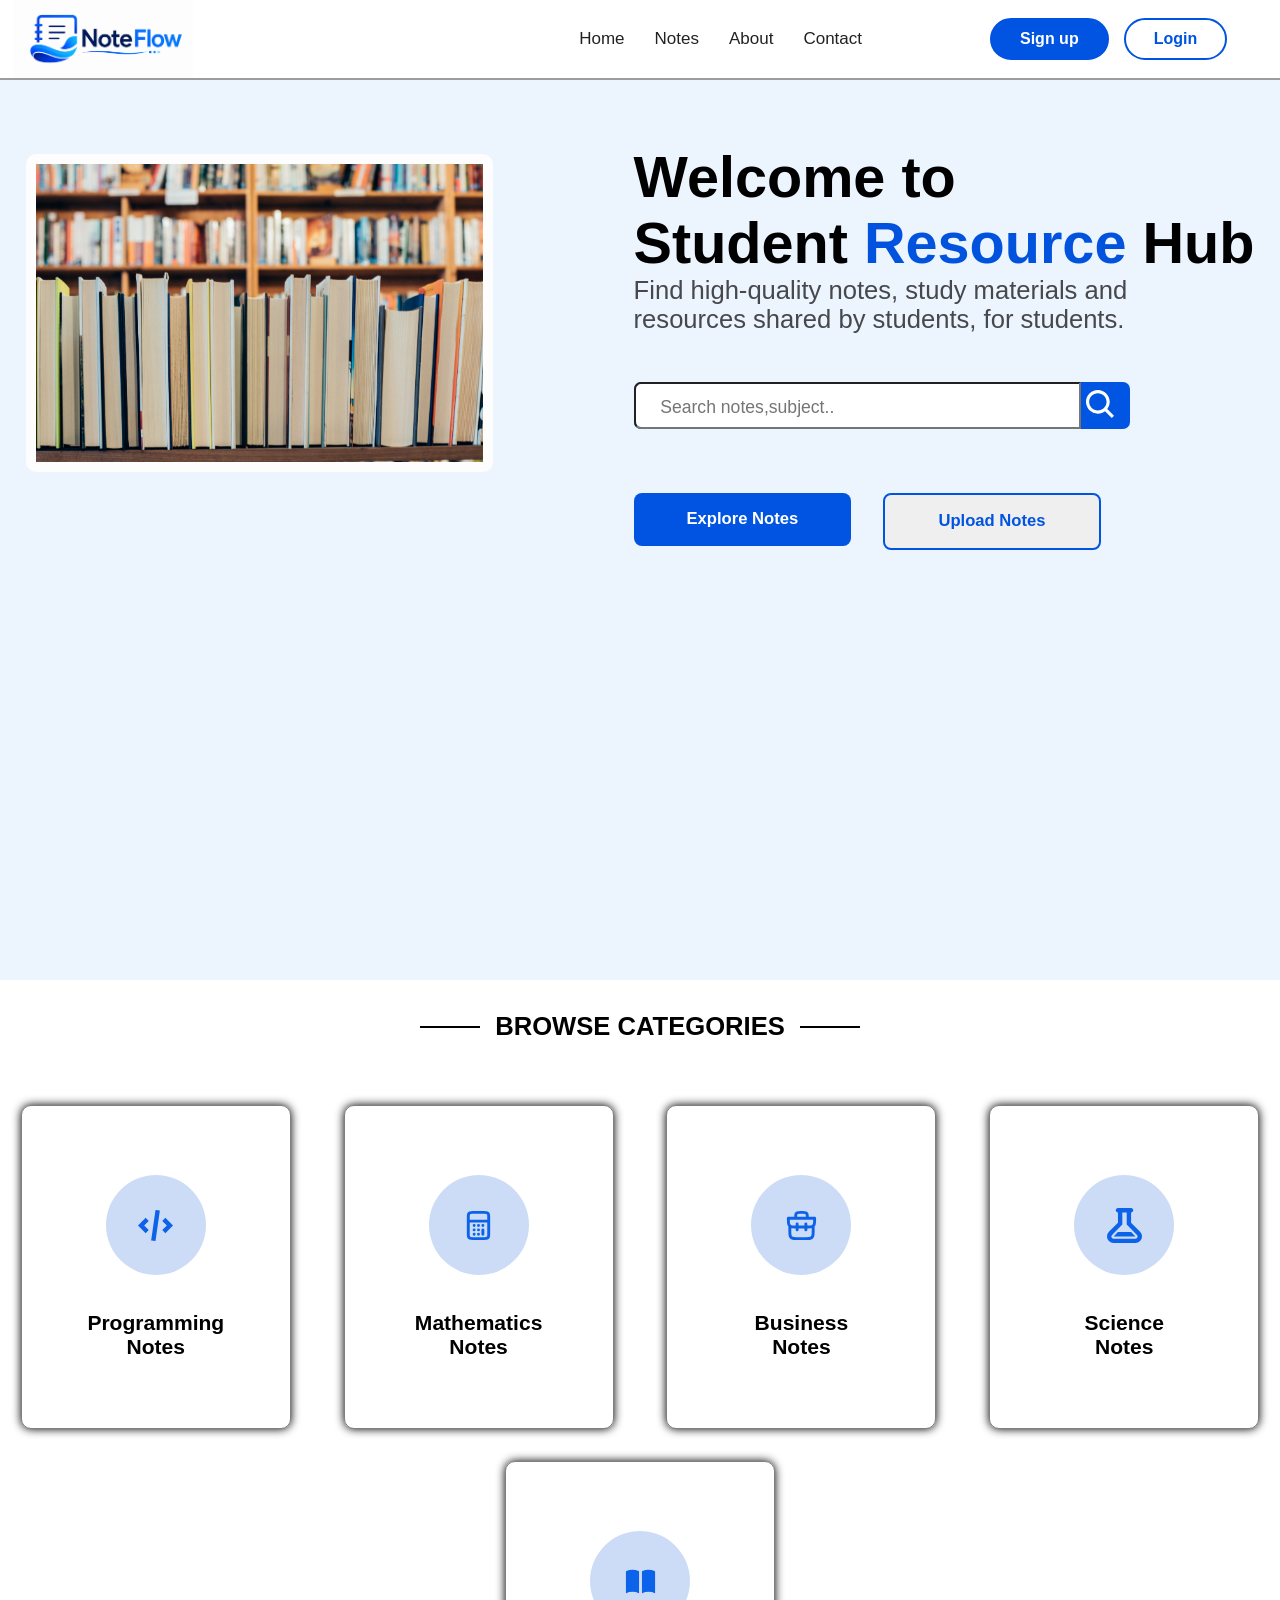
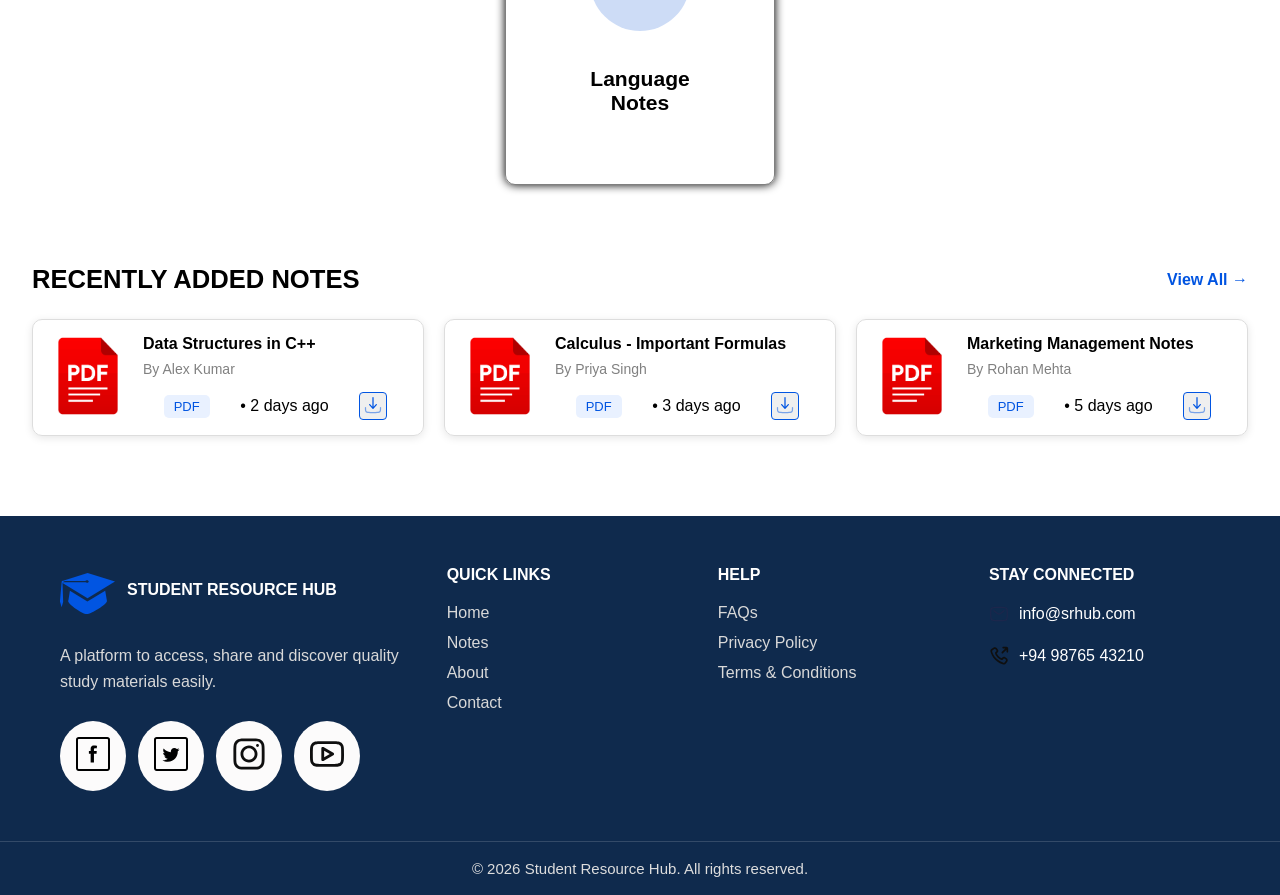
==== commit 0d2ed1a2: "make about and contact pages" ====
--- a/index.html
+++ b/index.html
@@ -29,12 +29,12 @@
             </li>
             
             <li>
-              <a href="#"
+              <a href="includes/About.html"
                 >About</a
               >
             </li>
             <li>
-              <a href="#"
+              <a href="includes/contact.html"
                 >Contact</a
               >
             </li>
@@ -213,10 +213,10 @@
         <div class="footer-col">
             <h3>QUICK LINKS</h3>
 
-            <a href="#">Home</a>
-            <a href="#">Notes</a>
-            <a href="#">About</a>
-            <a href="#">Contact</a>
+            <a href="index.html">Home</a>
+            <a href="includes/filter.html">Notes</a>
+            <a href="includes/About.html">About</a>
+            <a href="includes/contact.html">Contact</a>
         </div>
 
         <!-- Help -->
@@ -226,7 +226,6 @@
             <a href="#">FAQs</a>
             <a href="#">Privacy Policy</a>
             <a href="#">Terms & Conditions</a>
-            <a href="#">Disclaimer</a>
         </div>
 
         <!-- Contact -->
@@ -235,7 +234,7 @@
 
             <div class="contact-item">
                 <img src="images/footer-icons/letter-svgrepo-com.svg" alt="">
-                <span>support@srhub.com</span>
+                <span>info@srhub.com</span>
             </div>
 
             <div class="contact-item">
--- a/css/style.css
+++ b/css/style.css
@@ -75,6 +75,7 @@
   width: 90%;
   height: 3.5em;
   border-radius: 7px 0 0 7px;
+  
 }
 
 .search-bar input::placeholder {
@@ -264,6 +265,7 @@
 .ctg-card:hover{
   width: 16em;
   height: 19em;
+  cursor: pointer;
   
 }
 
@@ -333,6 +335,10 @@
     box-shadow: 0 2px 8px rgba(0,0,0,.1);
 
     transition: .3s;
+}
+
+.note-footer button:hover{
+  cursor: pointer;
 }
 
 .note-card:hover{
